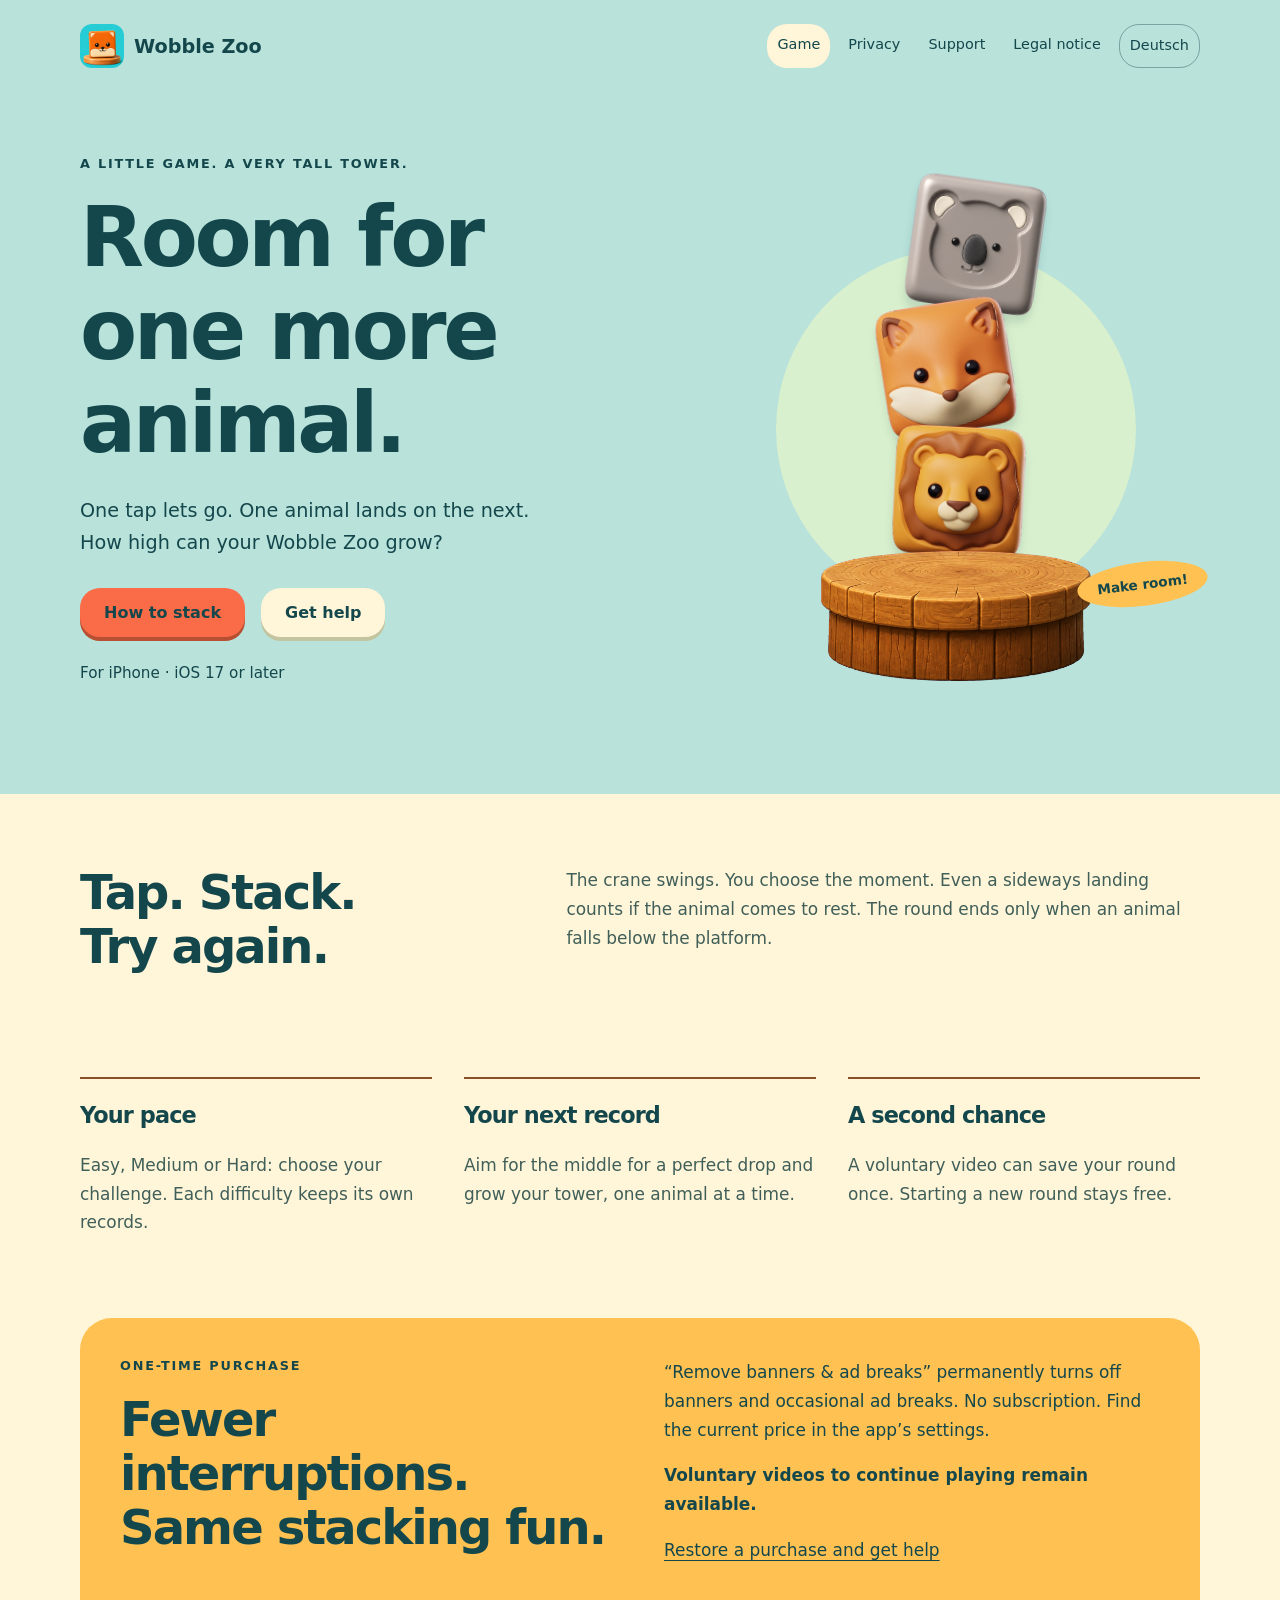
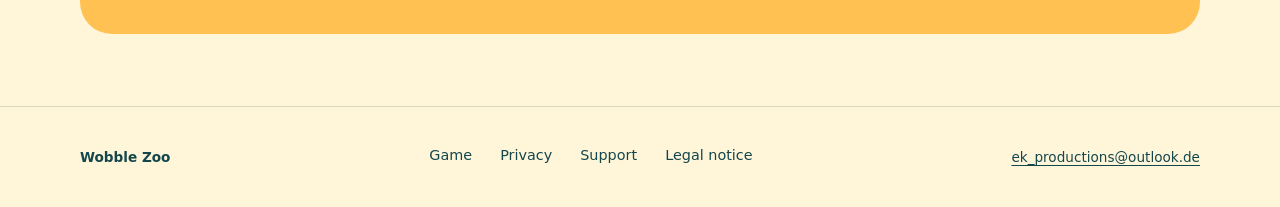
==== en/index.html @ a563ec45 "feat: Wobble-Zoo-Projektwebsite veröffentlichen" ====
<!doctype html><html lang="en"><head><meta charset="utf-8"><meta name="viewport" content="width=device-width, initial-scale=1"><meta name="description" content="Stack animal cubes, chase your next record and get help with Wobble Zoo for iPhone."><title>Wobble Zoo</title><link rel="icon" href="../assets/app-icon.png"><link rel="stylesheet" href="../assets/styles.css"></head><body><a class="skip" href="#main">Skip to content</a><div class="top"><header><div class="shell"><a class="brand" href="index.html"><img src="../assets/app-icon.png" alt="" width="44" height="44">Wobble Zoo</a><nav aria-label="Main navigation"><a href="index.html" aria-current="page">Game</a><a href="privacy.html">Privacy</a><a href="support.html">Support</a><a href="provider.html">Legal notice</a><a class="language" href="../index.html" lang="de" hreflang="de">Deutsch</a></nav></div></header><section class="hero shell"><div><span class="eyebrow">A little game. A very tall tower.</span><h1>Room for one more animal.</h1><p>One tap lets go. One animal lands on the next. How high can your Wobble Zoo grow?</p><div class="actions"><a class="button" href="#game">How to stack</a><a class="button secondary" href="support.html">Get help</a></div><p class="footnote" style="margin-top:24px">For iPhone · iOS 17 or later</p></div><div class="world" role="img" aria-label="Three animal cubes stacked on a wooden platform"><img class="cube koala" src="../assets/koala.png" alt="" width="256" height="256"><img class="cube fox" src="../assets/fox.png" alt="" width="256" height="256"><img class="cube lion" src="../assets/lion.png" alt="" width="256" height="256"><img class="platform" src="../assets/platform.png" alt=""><span class="note">Make room!</span></div></section></div><main id="main" class="shell"><section id="game" class="intro"><h2>Tap. Stack.<br>Try again.</h2><p>The crane swings. You choose the moment. Even a sideways landing counts if the animal comes to rest. The round ends only when an animal falls below the platform.</p></section><section class="steps" aria-label="Ways to play"><article><h3>Your pace</h3><p>Easy, Medium or Hard: choose your challenge. Each difficulty keeps its own records.</p></article><article><h3>Your next record</h3><p>Aim for the middle for a perfect drop and grow your tower, one animal at a time.</p></article><article><h3>A second chance</h3><p>A voluntary video can save your round once. Starting a new round stays free.</p></article></section><section class="purchase"><div><span class="eyebrow">One-time purchase</span><h2>Fewer interruptions.<br>Same stacking fun.</h2></div><div><p>“Remove banners &amp; ad breaks” permanently turns off banners and occasional ad breaks. No subscription. Find the current price in the app’s settings.</p><p><strong>Voluntary videos to continue playing remain available.</strong></p><p><a href="support.html#purchases">Restore a purchase and get help</a></p></div></section></main><footer><div class="shell"><p class="copyright">Wobble Zoo</p><nav aria-label="Footer navigation"><a href="index.html" aria-current="page">Game</a><a href="privacy.html">Privacy</a><a href="support.html">Support</a><a href="provider.html">Legal notice</a></nav><p><a href="mailto:ek_productions@outlook.de">ek_productions@outlook.de</a></p></div></footer></body></html>
---- assets/styles.css ----
:root{--sky:#b8e2da;--ink:#14474c;--muted:#405f58;--cream:#fff5d9;--sun:#ffc252;--coral:#fa6b47;--wood:#885226;--line:#d7d8bc;font-family:ui-rounded,"Avenir Next",Avenir,system-ui,sans-serif;color:var(--ink);background:var(--cream);font-synthesis:none}*{box-sizing:border-box}body{margin:0}a{color:inherit;text-underline-offset:.22em}a:focus-visible,summary:focus-visible{outline:3px solid var(--ink);outline-offset:5px;border-radius:5px}img{max-width:100%;height:auto;display:block}p,li{font-size:1.06rem;line-height:1.7}h1,h2,h3,p{margin-top:0}h1,h2,h3{line-height:1.12;letter-spacing:-.04em}h1{font-size:clamp(2.6rem,6.5vw,5.9rem);max-width:12ch;margin-bottom:24px;font-weight:850}h2{font-size:clamp(1.8rem,4vw,3rem)}h3{font-size:1.4rem}.shell{width:min(1120px,calc(100% - 48px));margin:auto}.top{background:var(--sky)}header{padding:24px 0}header .shell,nav,.brand,footer .shell{display:flex;align-items:center;gap:24px}.brand{font-weight:850;text-decoration:none;gap:10px;font-size:1.2rem;white-space:nowrap}.brand img{width:44px;height:44px;border-radius:12px}nav{margin-left:auto;gap:8px;flex-wrap:wrap}nav a{font-size:.9rem;text-decoration:none;padding:12px 10px;border-radius:20px;min-height:44px}nav a[aria-current=page]{background:var(--cream)}.language{border:1px solid #14474c66}.skip{position:absolute;top:-100px;left:24px;padding:12px;background:white;z-index:5}.skip:focus{top:12px}.hero{padding:64px 0 92px;display:grid;grid-template-columns:1.2fr 1fr;align-items:center;gap:48px}.eyebrow{display:block;font-size:.8rem;letter-spacing:.14em;text-transform:uppercase;font-weight:800;margin-bottom:20px}.hero p{max-width:39ch;font-size:1.2rem}.actions{display:flex;gap:16px;flex-wrap:wrap;margin-top:28px}.button{display:inline-flex;align-items:center;justify-content:center;padding:15px 24px;min-height:48px;border-radius:20px;background:var(--coral);text-decoration:none;font-weight:800;box-shadow:0 4px 0 #b75032}.button.secondary{background:var(--cream);box-shadow:0 4px 0 #c3c5a1}.button:hover{filter:brightness(1.04)}.world{position:relative;min-height:410px;display:flex;flex-direction:column;align-items:center;justify-content:center}.world:before{content:"";position:absolute;width:360px;max-width:100%;height:360px;background:#d9f0ce;border-radius:50%;z-index:0}.cube{width:132px;position:relative;filter:drop-shadow(0 8px 4px #14474c26)}.cube.koala{transform:rotate(8deg);margin-bottom:-9px;margin-left:40px}.cube.fox{transform:rotate(-9deg);margin-left:-20px;margin-bottom:-8px}.cube.lion{transform:rotate(3deg);margin-left:6px}.platform{width:270px;margin-top:-5px;position:relative}.note{position:absolute;right:-8px;bottom:75px;transform:rotate(-7deg);background:var(--sun);padding:14px 20px;border-radius:50%;font-size:.85rem;font-weight:800;max-width:132px;text-align:center}.intro{padding:72px 0 40px;display:grid;grid-template-columns:.8fr 1.2fr;gap:64px}.intro p{color:var(--muted)}.steps{display:grid;grid-template-columns:repeat(3,1fr);gap:32px;padding:24px 0 64px}.steps article{border-top:2px solid var(--wood);padding-top:24px}.steps p{color:var(--muted)}.purchase{margin:0 0 72px;background:var(--sun);border-radius:32px;padding:40px;display:grid;grid-template-columns:1fr 1fr;gap:48px}.purchase p:last-child{margin-bottom:0}.legal{padding:56px 0 80px;max-width:780px}.legal h1{font-size:clamp(2.5rem,6vw,4rem);max-width:none}.legal h2{font-size:1.6rem;letter-spacing:-.025em;margin-top:40px}.legal p,.legal li{color:var(--muted)}.legal a{overflow-wrap:anywhere}.contact{padding:28px;background:var(--sky);border-radius:24px;margin:32px 0}.contact a{font-weight:750}.updated{color:var(--muted);font-size:.9rem}.legal details{border-bottom:1px solid var(--line);padding:20px 0}.legal summary{cursor:pointer;font-size:1.15rem;font-weight:750;min-height:44px;align-content:center}.legal details p{margin:12px 0 0}.footnote{font-size:.95rem!important}footer{border-top:1px solid var(--line);padding:28px 0}footer .shell{justify-content:space-between;flex-wrap:wrap}footer p{margin:0;font-size:.85rem}footer nav{margin:0}.copyright{font-weight:750}@media(max-width:760px){header .shell{align-items:flex-start;flex-wrap:wrap;gap:12px}nav{margin-left:0;gap:4px}nav a{padding:10px 8px}.hero{grid-template-columns:1fr;gap:16px;padding:40px 0 56px}.hero h1{max-width:14ch}.world{min-height:350px}.world:before{width:300px;height:300px}.cube{width:112px}.platform{width:230px}.note{right:6%;bottom:60px}.intro{grid-template-columns:1fr;gap:8px;padding-top:48px}.steps{grid-template-columns:1fr;gap:16px;padding-bottom:40px}.purchase{grid-template-columns:1fr;gap:12px;padding:28px;margin-bottom:48px}.shell{width:calc(100% - 40px)}.legal{padding-top:32px}footer nav{gap:0}}@media(prefers-reduced-motion:no-preference){.button{transition:filter .15s}a{scroll-margin-top:24px}}
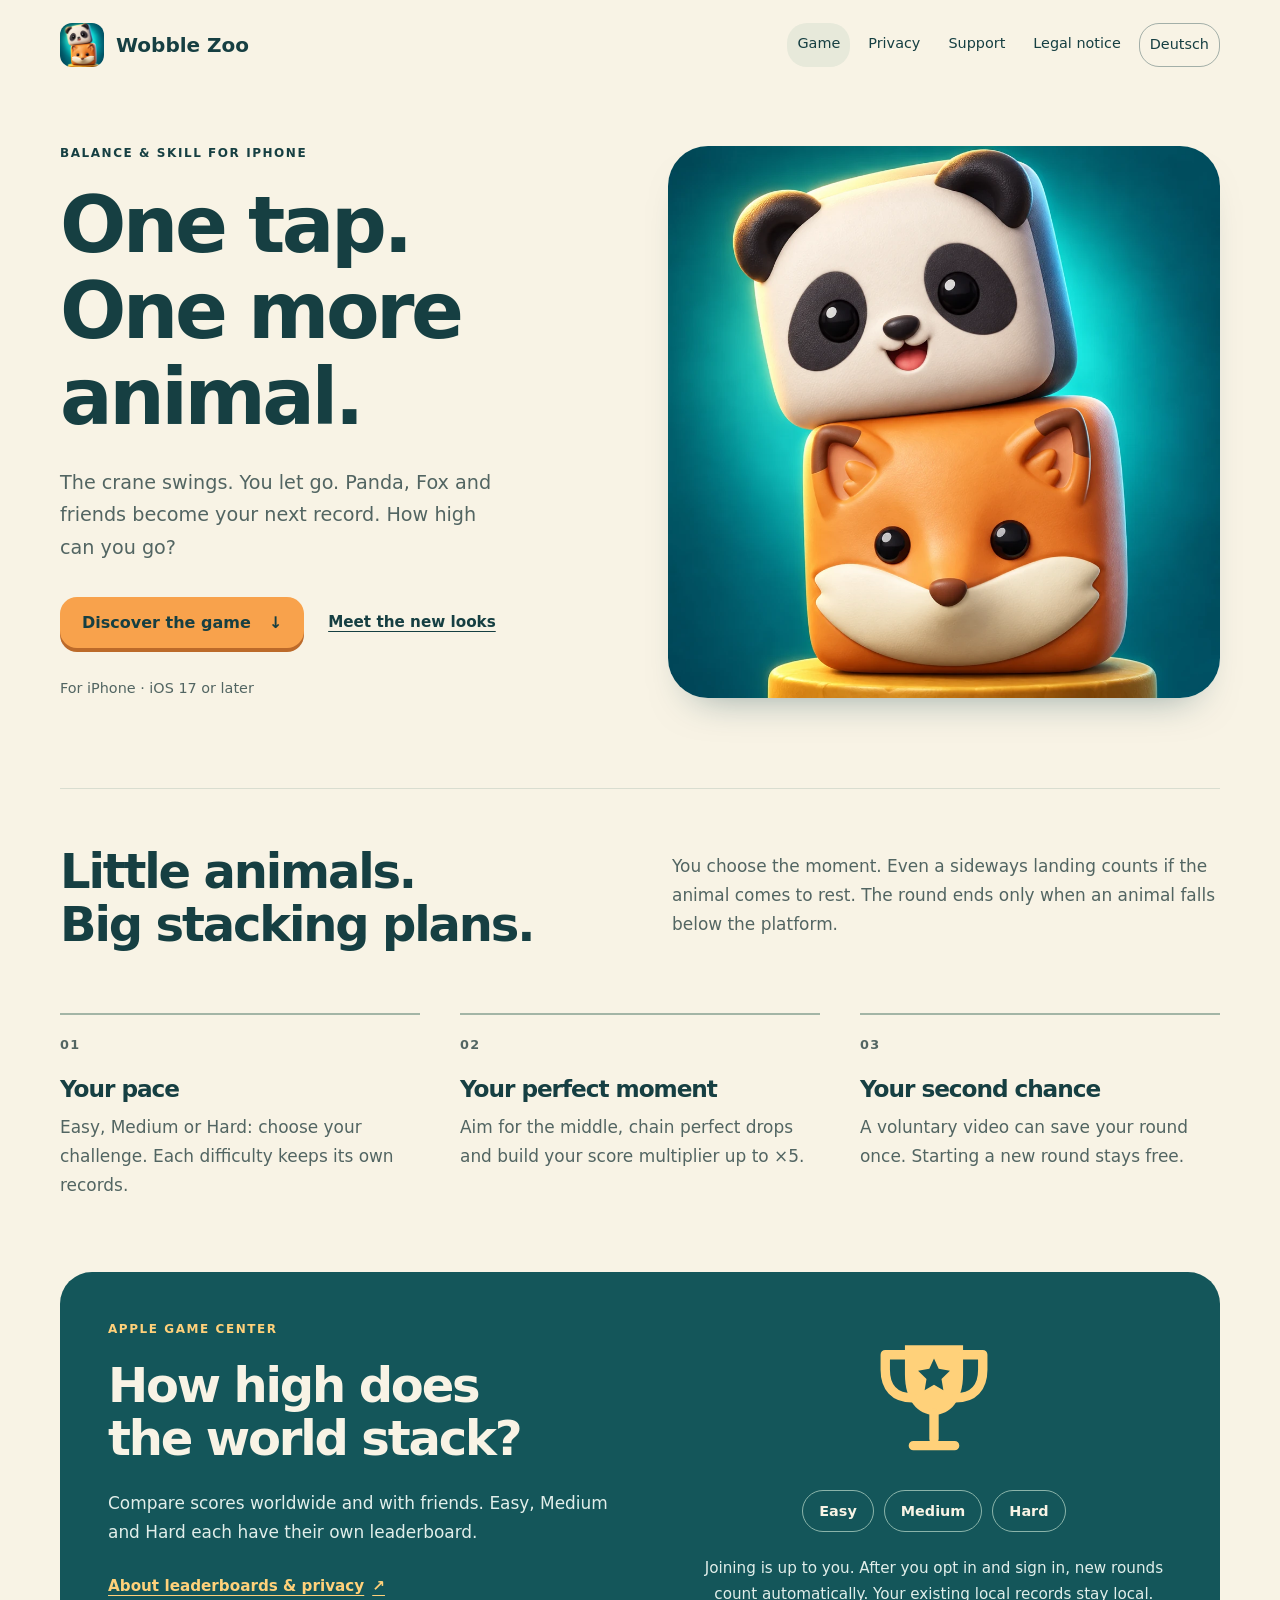
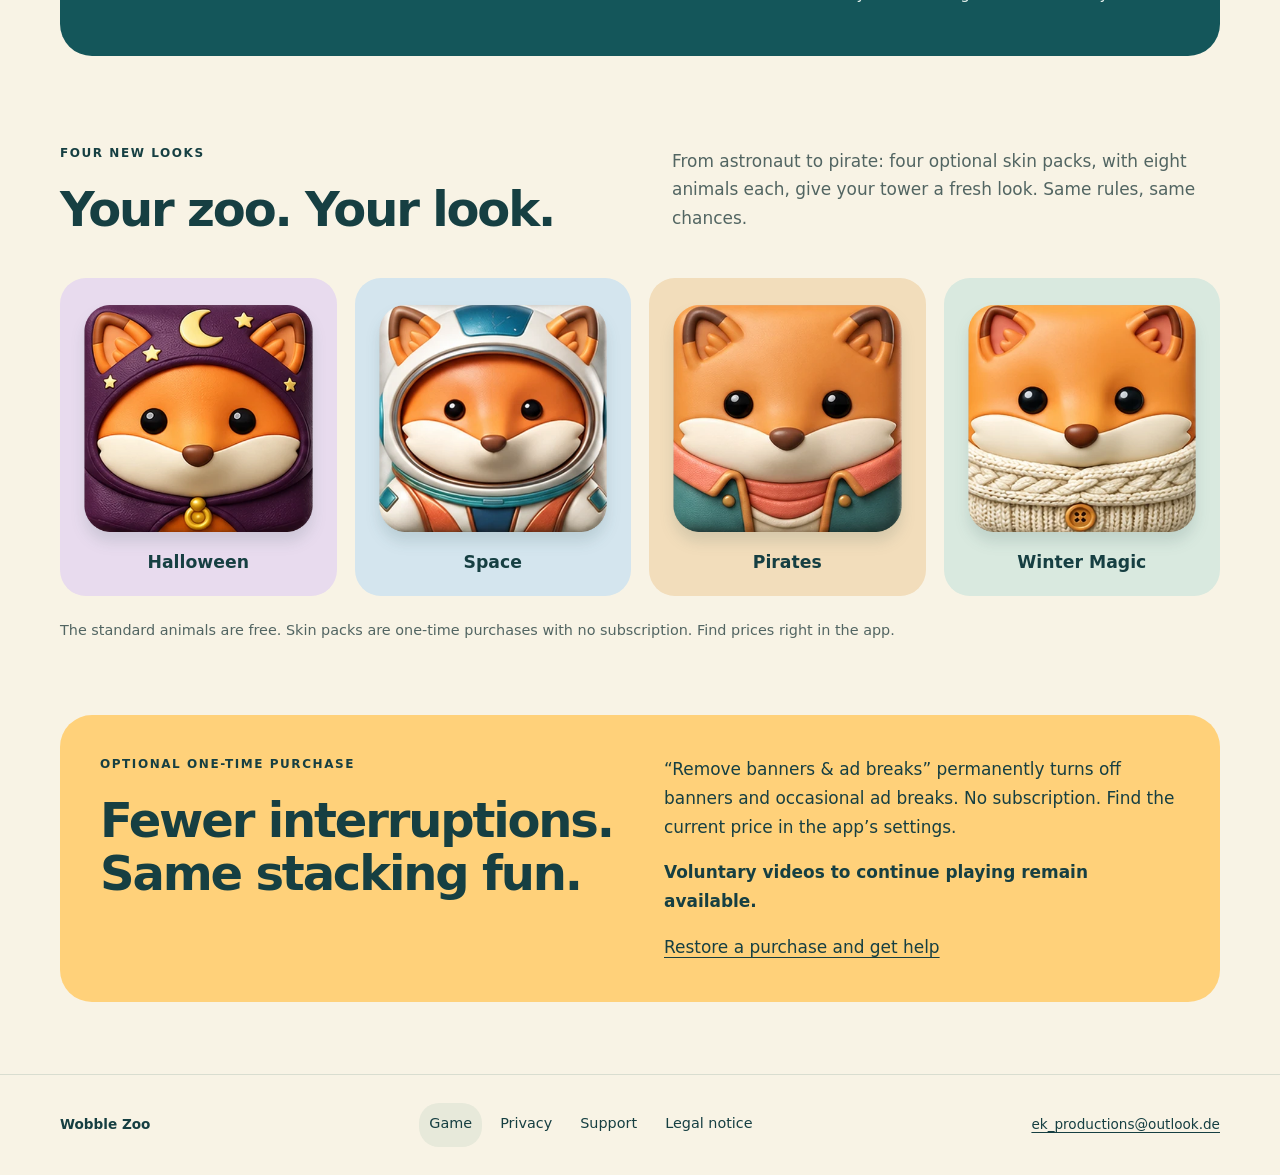
==== commit 36bbdfa4: "feat: Website an aktuelle App-Gestaltung angleichen Plan: Wobble Zoo IOS/.planning/plans/2026-09-09-" ====
--- a/en/index.html
+++ b/en/index.html
@@ -1 +1,64 @@
-<!doctype html><html lang="en"><head><meta charset="utf-8"><meta name="viewport" content="width=device-width, initial-scale=1"><meta name="description" content="Stack animal cubes, chase your next record and get help with Wobble Zoo for iPhone."><title>Wobble Zoo</title><link rel="icon" href="../assets/app-icon.png"><link rel="stylesheet" href="../assets/styles.css"></head><body><a class="skip" href="#main">Skip to content</a><div class="top"><header><div class="shell"><a class="brand" href="index.html"><img src="../assets/app-icon.png" alt="" width="44" height="44">Wobble Zoo</a><nav aria-label="Main navigation"><a href="index.html" aria-current="page">Game</a><a href="privacy.html">Privacy</a><a href="support.html">Support</a><a href="provider.html">Legal notice</a><a class="language" href="../index.html" lang="de" hreflang="de">Deutsch</a></nav></div></header><section class="hero shell"><div><span class="eyebrow">A little game. A very tall tower.</span><h1>Room for one more animal.</h1><p>One tap lets go. One animal lands on the next. How high can your Wobble Zoo grow?</p><div class="actions"><a class="button" href="#game">How to stack</a><a class="button secondary" href="support.html">Get help</a></div><p class="footnote" style="margin-top:24px">For iPhone · iOS 17 or later</p></div><div class="world" role="img" aria-label="Three animal cubes stacked on a wooden platform"><img class="cube koala" src="../assets/koala.png" alt="" width="256" height="256"><img class="cube fox" src="../assets/fox.png" alt="" width="256" height="256"><img class="cube lion" src="../assets/lion.png" alt="" width="256" height="256"><img class="platform" src="../assets/platform.png" alt=""><span class="note">Make room!</span></div></section></div><main id="main" class="shell"><section id="game" class="intro"><h2>Tap. Stack.<br>Try again.</h2><p>The crane swings. You choose the moment. Even a sideways landing counts if the animal comes to rest. The round ends only when an animal falls below the platform.</p></section><section class="steps" aria-label="Ways to play"><article><h3>Your pace</h3><p>Easy, Medium or Hard: choose your challenge. Each difficulty keeps its own records.</p></article><article><h3>Your next record</h3><p>Aim for the middle for a perfect drop and grow your tower, one animal at a time.</p></article><article><h3>A second chance</h3><p>A voluntary video can save your round once. Starting a new round stays free.</p></article></section><section class="purchase"><div><span class="eyebrow">One-time purchase</span><h2>Fewer interruptions.<br>Same stacking fun.</h2></div><div><p>“Remove banners &amp; ad breaks” permanently turns off banners and occasional ad breaks. No subscription. Find the current price in the app’s settings.</p><p><strong>Voluntary videos to continue playing remain available.</strong></p><p><a href="support.html#purchases">Restore a purchase and get help</a></p></div></section></main><footer><div class="shell"><p class="copyright">Wobble Zoo</p><nav aria-label="Footer navigation"><a href="index.html" aria-current="page">Game</a><a href="privacy.html">Privacy</a><a href="support.html">Support</a><a href="provider.html">Legal notice</a></nav><p><a href="mailto:ek_productions@outlook.de">ek_productions@outlook.de</a></p></div></footer></body></html>+<!doctype html>
+<html lang="en">
+<head>
+  <meta charset="utf-8">
+  <meta name="viewport" content="width=device-width, initial-scale=1">
+  <meta name="description" content="One tap. One more animal. Discover Wobble Zoo for iPhone: animal stacking, three Game Center leaderboards and four optional skin packs.">
+  <meta name="theme-color" content="#f8f3e5">
+  <title>Wobble Zoo — Stack animals</title>
+  <link rel="canonical" href="https://ekproductions.github.io/wobblezoo/en/">
+  <link rel="alternate" hreflang="de" href="https://ekproductions.github.io/wobblezoo/">
+  <link rel="alternate" hreflang="en" href="https://ekproductions.github.io/wobblezoo/en/">
+  <meta property="og:type" content="website">
+  <meta property="og:title" content="Wobble Zoo — Stack animals">
+  <meta property="og:description" content="One tap. One more animal. Discover Wobble Zoo for iPhone: animal stacking, three Game Center leaderboards and four optional skin packs.">
+  <meta property="og:url" content="https://ekproductions.github.io/wobblezoo/en/">
+  <meta property="og:image" content="https://ekproductions.github.io/wobblezoo/assets/app-icon.png?v=20260909">
+  <meta property="og:image:width" content="1024">
+  <meta property="og:image:height" content="1024">
+  <meta property="og:image:alt" content="The new Wobble Zoo artwork: a panda animal cube stacked on a fox">
+  <link rel="icon" href="../assets/app-icon-96.png">
+  <link rel="apple-touch-icon" href="../assets/apple-touch-icon.png">
+  <link rel="stylesheet" href="../assets/styles.css?v=20260909">
+</head>
+<body class="home">
+<a class="skip" href="#main">Skip to content</a>
+<div class="top">
+  <header><div class="shell">
+    <a class="brand" href="index.html"><img src="../assets/app-icon-96.png" alt="" width="44" height="44">Wobble Zoo</a>
+    <nav aria-label="Main navigation"><a href="index.html" aria-current="page">Game</a><a href="privacy.html">Privacy</a><a href="support.html">Support</a><a href="provider.html">Legal notice</a><a class="language" href="../index.html" lang="de" hreflang="de">Deutsch</a></nav>
+  </div></header>
+</div>
+<main id="main">
+  <section class="hero shell">
+    <div class="hero-copy">
+      <span class="eyebrow">Balance & skill for iPhone</span>
+      <h1>One tap.<br>One more animal.</h1>
+      <p>The crane swings. You let go. Panda, Fox and friends become your next record. How high can you go?</p>
+      <div class="actions"><a class="button" href="#game">Discover the game <span aria-hidden="true">↓</span></a><a class="text-link" href="#skins">Meet the new looks</a></div>
+      <p class="footnote">For iPhone · iOS 17 or later</p>
+    </div>
+    <figure class="hero-art"><img src="../assets/panda-fox.webp" alt="The new Wobble Zoo artwork: a panda animal cube stacked on a fox" width="1024" height="1024" fetchpriority="high"></figure>
+  </section>
+  <div class="shell">
+    <section id="game" class="intro"><h2>Little animals.<br>Big stacking plans.</h2><p>You choose the moment. Even a sideways landing counts if the animal comes to rest. The round ends only when an animal falls below the platform.</p></section>
+    <section class="steps" aria-label="Game"><article><span class="step-number" aria-hidden="true">01</span><h3>Your pace</h3><p>Easy, Medium or Hard: choose your challenge. Each difficulty keeps its own records.</p></article>
+<article><span class="step-number" aria-hidden="true">02</span><h3>Your perfect moment</h3><p>Aim for the middle, chain perfect drops and build your score multiplier up to ×5.</p></article>
+<article><span class="step-number" aria-hidden="true">03</span><h3>Your second chance</h3><p>A voluntary video can save your round once. Starting a new round stays free.</p></article></section>
+    <section class="rankings" aria-labelledby="rank-title">
+      <div><span class="eyebrow">Apple Game Center</span><h2 id="rank-title">How high does<br>the world stack?</h2><p>Compare scores worldwide and with friends. Easy, Medium and Hard each have their own leaderboard.</p><a class="text-link" href="privacy.html#game-center">About leaderboards & privacy <span aria-hidden="true">↗</span></a></div>
+      <div class="ranking-details"><svg class="trophy" viewBox="0 0 160 160" fill="none" aria-hidden="true"><path d="M49 27h62v31c0 28-14 43-31 43S49 86 49 58V27Z" fill="currentColor"/><path d="M49 37H28v16c0 19 10 30 29 30M111 37h21v16c0 19-10 30-29 30M80 99v28M58 134h44" stroke="currentColor" stroke-width="10" stroke-linecap="round" stroke-linejoin="round"/><path d="m80 41 5 11 12 2-9 9 2 12-10-6-10 6 2-12-9-9 12-2 5-11Z" fill="#14565a"/></svg><ul class="difficulties"><li>Easy</li><li>Medium</li><li>Hard</li></ul><p>Joining is up to you. After you opt in and sign in, new rounds count automatically. Your existing local records stay local.</p></div>
+    </section>
+    <section id="skins" class="skins" aria-labelledby="skins-title">
+      <div class="section-heading"><div><span class="eyebrow">Four new looks</span><h2 id="skins-title">Your zoo. Your look.</h2></div><p>From astronaut to pirate: four optional skin packs, with eight animals each, give your tower a fresh look. Same rules, same chances.</p></div>
+      <div class="skin-grid"><figure class="skin halloween"><img src="../assets/halloween-fox.webp" alt="Fox in a Halloween costume" width="384" height="384" loading="lazy" decoding="async"><figcaption>Halloween</figcaption></figure>
+<figure class="skin space"><img src="../assets/space-fox.webp" alt="Fox in a spacesuit" width="384" height="384" loading="lazy" decoding="async"><figcaption>Space</figcaption></figure>
+<figure class="skin pirates"><img src="../assets/pirates-fox.webp" alt="Fox in a pirate costume" width="384" height="384" loading="lazy" decoding="async"><figcaption>Pirates</figcaption></figure>
+<figure class="skin winter"><img src="../assets/winter-fox.webp" alt="Fox in a winter outfit" width="384" height="384" loading="lazy" decoding="async"><figcaption>Winter Magic</figcaption></figure></div><p class="footnote skins-note">The standard animals are free. Skin packs are one-time purchases with no subscription. Find prices right in the app.</p>
+    </section>
+    <section class="purchase"><div><span class="eyebrow">Optional one-time purchase</span><h2>Fewer interruptions.<br>Same stacking fun.</h2></div><div><p>“Remove banners &amp; ad breaks” permanently turns off banners and occasional ad breaks. No subscription. Find the current price in the app’s settings.</p><p><strong>Voluntary videos to continue playing remain available.</strong></p><p><a href="support.html#purchases">Restore a purchase and get help</a></p></div></section>
+  </div>
+</main>
+<footer><div class="shell"><p class="copyright">Wobble Zoo</p><nav aria-label="Footer navigation"><a href="index.html" aria-current="page">Game</a><a href="privacy.html">Privacy</a><a href="support.html">Support</a><a href="provider.html">Legal notice</a></nav><p><a href="mailto:ek_productions@outlook.de">ek_productions@outlook.de</a></p></div></footer>
+</body>
+</html>
--- a/assets/styles.css
+++ b/assets/styles.css
@@ -1 +1,137 @@
-:root{--sky:#b8e2da;--ink:#14474c;--muted:#405f58;--cream:#fff5d9;--sun:#ffc252;--coral:#fa6b47;--wood:#885226;--line:#d7d8bc;font-family:ui-rounded,"Avenir Next",Avenir,system-ui,sans-serif;color:var(--ink);background:var(--cream);font-synthesis:none}*{box-sizing:border-box}body{margin:0}a{color:inherit;text-underline-offset:.22em}a:focus-visible,summary:focus-visible{outline:3px solid var(--ink);outline-offset:5px;border-radius:5px}img{max-width:100%;height:auto;display:block}p,li{font-size:1.06rem;line-height:1.7}h1,h2,h3,p{margin-top:0}h1,h2,h3{line-height:1.12;letter-spacing:-.04em}h1{font-size:clamp(2.6rem,6.5vw,5.9rem);max-width:12ch;margin-bottom:24px;font-weight:850}h2{font-size:clamp(1.8rem,4vw,3rem)}h3{font-size:1.4rem}.shell{width:min(1120px,calc(100% - 48px));margin:auto}.top{background:var(--sky)}header{padding:24px 0}header .shell,nav,.brand,footer .shell{display:flex;align-items:center;gap:24px}.brand{font-weight:850;text-decoration:none;gap:10px;font-size:1.2rem;white-space:nowrap}.brand img{width:44px;height:44px;border-radius:12px}nav{margin-left:auto;gap:8px;flex-wrap:wrap}nav a{font-size:.9rem;text-decoration:none;padding:12px 10px;border-radius:20px;min-height:44px}nav a[aria-current=page]{background:var(--cream)}.language{border:1px solid #14474c66}.skip{position:absolute;top:-100px;left:24px;padding:12px;background:white;z-index:5}.skip:focus{top:12px}.hero{padding:64px 0 92px;display:grid;grid-template-columns:1.2fr 1fr;align-items:center;gap:48px}.eyebrow{display:block;font-size:.8rem;letter-spacing:.14em;text-transform:uppercase;font-weight:800;margin-bottom:20px}.hero p{max-width:39ch;font-size:1.2rem}.actions{display:flex;gap:16px;flex-wrap:wrap;margin-top:28px}.button{display:inline-flex;align-items:center;justify-content:center;padding:15px 24px;min-height:48px;border-radius:20px;background:var(--coral);text-decoration:none;font-weight:800;box-shadow:0 4px 0 #b75032}.button.secondary{background:var(--cream);box-shadow:0 4px 0 #c3c5a1}.button:hover{filter:brightness(1.04)}.world{position:relative;min-height:410px;display:flex;flex-direction:column;align-items:center;justify-content:center}.world:before{content:"";position:absolute;width:360px;max-width:100%;height:360px;background:#d9f0ce;border-radius:50%;z-index:0}.cube{width:132px;position:relative;filter:drop-shadow(0 8px 4px #14474c26)}.cube.koala{transform:rotate(8deg);margin-bottom:-9px;margin-left:40px}.cube.fox{transform:rotate(-9deg);margin-left:-20px;margin-bottom:-8px}.cube.lion{transform:rotate(3deg);margin-left:6px}.platform{width:270px;margin-top:-5px;position:relative}.note{position:absolute;right:-8px;bottom:75px;transform:rotate(-7deg);background:var(--sun);padding:14px 20px;border-radius:50%;font-size:.85rem;font-weight:800;max-width:132px;text-align:center}.intro{padding:72px 0 40px;display:grid;grid-template-columns:.8fr 1.2fr;gap:64px}.intro p{color:var(--muted)}.steps{display:grid;grid-template-columns:repeat(3,1fr);gap:32px;padding:24px 0 64px}.steps article{border-top:2px solid var(--wood);padding-top:24px}.steps p{color:var(--muted)}.purchase{margin:0 0 72px;background:var(--sun);border-radius:32px;padding:40px;display:grid;grid-template-columns:1fr 1fr;gap:48px}.purchase p:last-child{margin-bottom:0}.legal{padding:56px 0 80px;max-width:780px}.legal h1{font-size:clamp(2.5rem,6vw,4rem);max-width:none}.legal h2{font-size:1.6rem;letter-spacing:-.025em;margin-top:40px}.legal p,.legal li{color:var(--muted)}.legal a{overflow-wrap:anywhere}.contact{padding:28px;background:var(--sky);border-radius:24px;margin:32px 0}.contact a{font-weight:750}.updated{color:var(--muted);font-size:.9rem}.legal details{border-bottom:1px solid var(--line);padding:20px 0}.legal summary{cursor:pointer;font-size:1.15rem;font-weight:750;min-height:44px;align-content:center}.legal details p{margin:12px 0 0}.footnote{font-size:.95rem!important}footer{border-top:1px solid var(--line);padding:28px 0}footer .shell{justify-content:space-between;flex-wrap:wrap}footer p{margin:0;font-size:.85rem}footer nav{margin:0}.copyright{font-weight:750}@media(max-width:760px){header .shell{align-items:flex-start;flex-wrap:wrap;gap:12px}nav{margin-left:0;gap:4px}nav a{padding:10px 8px}.hero{grid-template-columns:1fr;gap:16px;padding:40px 0 56px}.hero h1{max-width:14ch}.world{min-height:350px}.world:before{width:300px;height:300px}.cube{width:112px}.platform{width:230px}.note{right:6%;bottom:60px}.intro{grid-template-columns:1fr;gap:8px;padding-top:48px}.steps{grid-template-columns:1fr;gap:16px;padding-bottom:40px}.purchase{grid-template-columns:1fr;gap:12px;padding:28px;margin-bottom:48px}.shell{width:calc(100% - 40px)}.legal{padding-top:32px}footer nav{gap:0}}@media(prefers-reduced-motion:no-preference){.button{transition:filter .15s}a{scroll-margin-top:24px}}
+:root {
+  --ink: #163f42;
+  --muted: #526562;
+  --cream: #f8f3e5;
+  --sky: #c3dfd6;
+  --sun: #ffd17a;
+  --coral: #f8a24c;
+  --line: #d9ddd0;
+  font-family: ui-rounded, "Avenir Next", Avenir, system-ui, sans-serif;
+  color: var(--ink);
+  background: var(--cream);
+  font-synthesis: none;
+}
+* { box-sizing: border-box; }
+body { margin: 0; }
+a { color: inherit; text-underline-offset: .25em; }
+a:focus-visible, summary:focus-visible { outline: 3px solid currentColor; outline-offset: 5px; border-radius: 5px; }
+img { max-width: 100%; height: auto; display: block; }
+p, li { font-size: 1.06rem; line-height: 1.7; }
+h1, h2, h3, p, figure { margin-top: 0; }
+h1, h2, h3 { line-height: 1.1; letter-spacing: -.045em; }
+h1 { font-size: clamp(3rem, 6.1vw, 5.4rem); margin-bottom: 26px; font-weight: 850; }
+h2 { font-size: clamp(2rem, 3.8vw, 3rem); }
+h3 { font-size: 1.45rem; }
+.shell { width: min(1160px, calc(100% - 64px)); margin: auto; }
+.top { background: var(--cream); }
+header { padding: 23px 0; }
+header .shell, nav, .brand, footer .shell { display: flex; align-items: center; gap: 24px; }
+.brand { font-weight: 850; text-decoration: none; gap: 12px; font-size: 1.25rem; white-space: nowrap; }
+.brand img { width: 44px; height: 44px; border-radius: 12px; }
+nav { margin-left: auto; gap: 8px; flex-wrap: wrap; }
+nav a { font-size: .9rem; text-decoration: none; padding: 12px 10px; border-radius: 20px; min-height: 44px; }
+nav a[aria-current=page] { background: #e7e9da; }
+.language { border: 1px solid #163f4260; }
+.skip { position: absolute; top: -100px; left: 24px; padding: 12px; background: white; z-index: 5; }
+.skip:focus { top: 12px; }
+.hero { padding: 42px 0 76px; display: grid; grid-template-columns: 1fr 1fr; align-items: center; gap: 56px; }
+.hero-copy { padding: 12px 0; }
+.eyebrow { display: block; font-size: .75rem; line-height: 1.6; letter-spacing: .13em; text-transform: uppercase; font-weight: 800; margin-bottom: 20px; }
+.hero p { max-width: 37ch; font-size: 1.2rem; color: var(--muted); }
+.actions { display: flex; align-items: center; gap: 24px; flex-wrap: wrap; margin-top: 32px; }
+.button { display: inline-flex; align-items: center; justify-content: center; gap: 18px; padding: 16px 22px; min-height: 48px; border-radius: 17px; background: var(--coral); text-decoration: none; font-weight: 800; box-shadow: 0 4px 0 #bc6a2a; }
+.button:hover { background: #ffb463; }
+.text-link { display: inline-flex; align-items: center; gap: 8px; min-height: 44px; font-size: .95rem; font-weight: 750; }
+.hero .footnote { margin: 28px 0 0; }
+.hero-art { margin: 0; }
+.hero-art img { width: 100%; border-radius: 40px; box-shadow: 0 22px 40px -26px #0f414e80; }
+.intro { padding: 56px 0 30px; border-top: 1px solid var(--line); display: grid; grid-template-columns: 1fr 1fr; gap: 64px; align-items: center; }
+.intro h2 { margin-bottom: 12px; }
+.intro p, .steps p, .section-heading p { color: var(--muted); }
+.steps { display: grid; grid-template-columns: repeat(3, 1fr); gap: 40px; padding: 20px 0 72px; }
+.steps article { border-top: 2px solid #a3b5a6; padding-top: 22px; }
+.step-number { display: block; font-size: .8rem; font-weight: 800; letter-spacing: .1em; color: var(--muted); margin-bottom: 24px; }
+.steps h3 { margin-bottom: 12px; }
+.steps p { margin-bottom: 0; }
+.rankings { background: #14565a; color: var(--cream); border-radius: 32px; padding: 48px; display: grid; grid-template-columns: 1.1fr 1fr; gap: 64px; align-items: center; }
+.rankings .eyebrow { color: var(--sun); }
+.rankings h2 { margin-bottom: 24px; }
+.rankings p { color: #e1eeea; }
+.rankings .text-link { color: var(--sun); }
+.ranking-details { text-align: center; }
+.trophy { width: 150px; height: 150px; color: var(--sun); display: block; margin: 0 auto 20px; }
+.difficulties { display: flex; justify-content: center; flex-wrap: wrap; gap: 10px; list-style: none; padding: 0; margin: 0 0 24px; }
+.difficulties li { border: 1px solid #8ab4aa; border-radius: 30px; padding: 8px 16px; font-size: .9rem; font-weight: 750; }
+.ranking-details p { font-size: .95rem; margin-bottom: 0; }
+.skins { padding: 88px 0 72px; }
+.section-heading { display: grid; grid-template-columns: 1fr 1fr; gap: 64px; align-items: end; margin-bottom: 28px; }
+.section-heading h2 { margin-bottom: 14px; }
+.skin-grid { display: grid; grid-template-columns: repeat(4, 1fr); gap: 18px; }
+.skin { margin: 0; border-radius: 26px; padding: 22px 22px 24px; text-align: center; }
+.skin img { width: 100%; margin: 0 auto 20px; filter: drop-shadow(0 10px 7px #163f4220); }
+.skin figcaption { font-weight: 800; font-size: 1.08rem; }
+.halloween { background: #e8dbee; }
+.space { background: #d4e5ee; }
+.pirates { background: #f2ddbb; }
+.winter { background: #d9e9df; }
+.skins-note { margin: 22px 0 0; color: var(--muted); }
+.purchase { margin: 0 0 72px; background: var(--sun); border-radius: 32px; padding: 40px; display: grid; grid-template-columns: 1fr 1fr; gap: 48px; }
+.purchase p:last-child { margin-bottom: 0; }
+.legal { padding: 56px 0 80px; max-width: 780px; }
+.legal h1 { font-size: clamp(2.5rem, 6vw, 4rem); max-width: none; }
+.legal h2 { font-size: 1.6rem; letter-spacing: -.025em; margin-top: 40px; }
+.legal p, .legal li { color: var(--muted); }
+.legal a { overflow-wrap: anywhere; }
+.contact { padding: 28px; background: var(--sky); border-radius: 24px; margin: 32px 0; }
+.contact a { font-weight: 750; }
+.updated { color: var(--muted); font-size: .9rem; }
+.legal details { border-bottom: 1px solid var(--line); padding: 20px 0; }
+.legal summary { cursor: pointer; font-size: 1.15rem; font-weight: 750; min-height: 44px; align-content: center; }
+.legal details p { margin: 12px 0 0; }
+.footnote { font-size: .9rem !important; }
+footer { border-top: 1px solid var(--line); padding: 28px 0; }
+footer .shell { justify-content: space-between; flex-wrap: wrap; }
+footer p { margin: 0; font-size: .85rem; }
+footer nav { margin: 0; }
+.copyright { font-weight: 750; }
+@media (max-width: 960px) {
+  header .shell { flex-wrap: wrap; gap: 12px; }
+  .hero { gap: 32px; }
+  .hero h1 { font-size: clamp(2.75rem, 6vw, 4rem); }
+  .actions { gap: 16px; }
+  .rankings { padding: 36px; gap: 36px; }
+  .skin { padding: 16px 12px 20px; }
+}
+@media (max-width: 760px) {
+  .shell { width: calc(100% - 40px); }
+  header { padding: 20px 0 12px; }
+  header .shell { align-items: flex-start; }
+  nav { margin-left: 0; gap: 4px; }
+  nav a { padding: 10px 8px; }
+  .hero { grid-template-columns: 1fr; gap: 28px; padding: 28px 0 48px; }
+  .hero h1 { font-size: clamp(2.65rem, 10vw, 4.5rem); }
+  .hero p { font-size: 1.08rem; }
+  .hero-art { max-width: 480px; width: 100%; justify-self: center; }
+  .hero-art img { border-radius: 28px; }
+  .eyebrow { font-size: .68rem; letter-spacing: .1em; margin-bottom: 16px; }
+  .intro, .section-heading { grid-template-columns: 1fr; gap: 8px; }
+  .intro { padding-top: 40px; }
+  .steps { grid-template-columns: 1fr; gap: 24px; padding: 0 0 48px; }
+  .step-number { margin-bottom: 14px; }
+  .rankings { grid-template-columns: 1fr; padding: 28px 24px; gap: 28px; border-radius: 26px; }
+  .rankings h2 { font-size: clamp(1.8rem, 7.5vw, 2.6rem); }
+  .trophy { width: 108px; height: 108px; }
+  .difficulties { gap: 8px; }
+  .difficulties li { padding: 7px 12px; }
+  .skins { padding: 56px 0 48px; }
+  .skin-grid { grid-template-columns: repeat(2, 1fr); gap: 12px; }
+  .skin { border-radius: 20px; }
+  .skin figcaption { font-size: .95rem; }
+  .skin img { margin-bottom: 16px; }
+  .purchase { grid-template-columns: 1fr; gap: 12px; padding: 28px; margin-bottom: 48px; border-radius: 26px; }
+  .legal { padding-top: 32px; }
+  footer nav { gap: 0; }
+}
+@media (prefers-reduced-motion: no-preference) {
+  .button { transition: background .15s; }
+}
